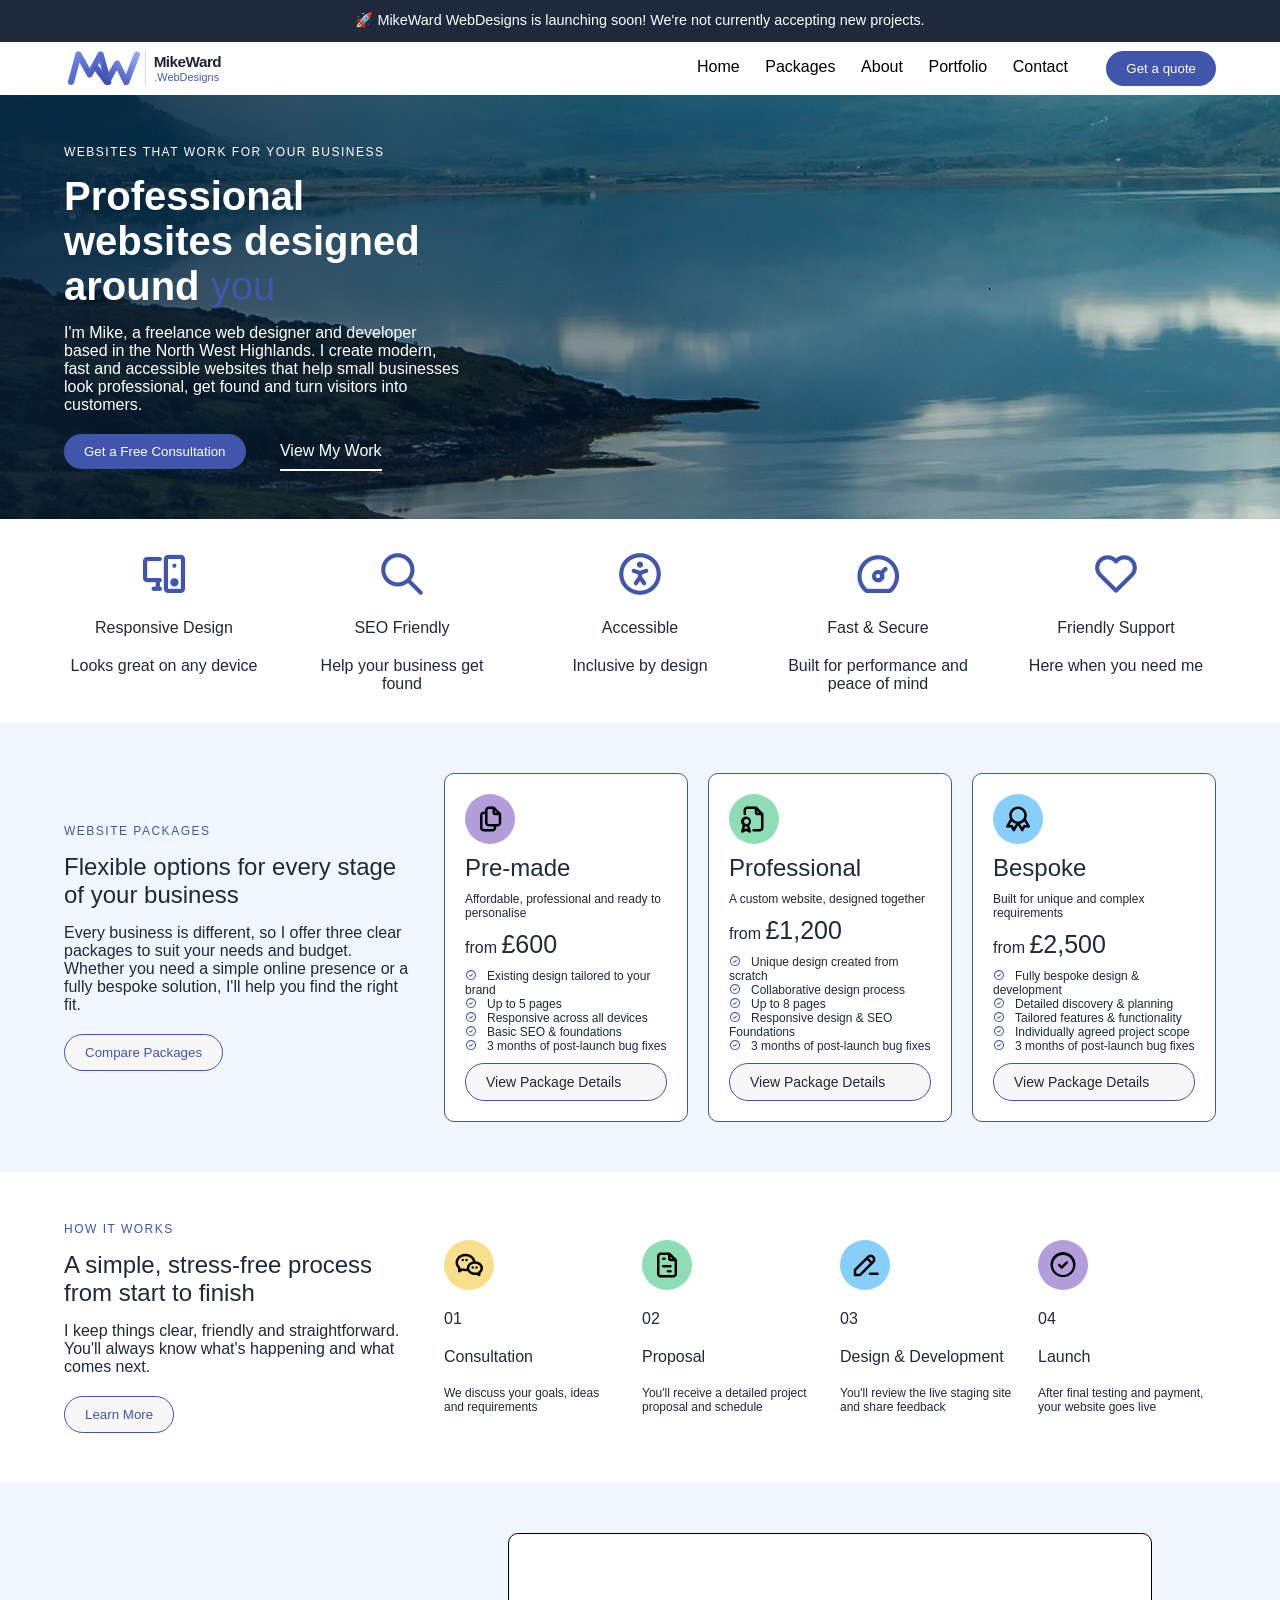
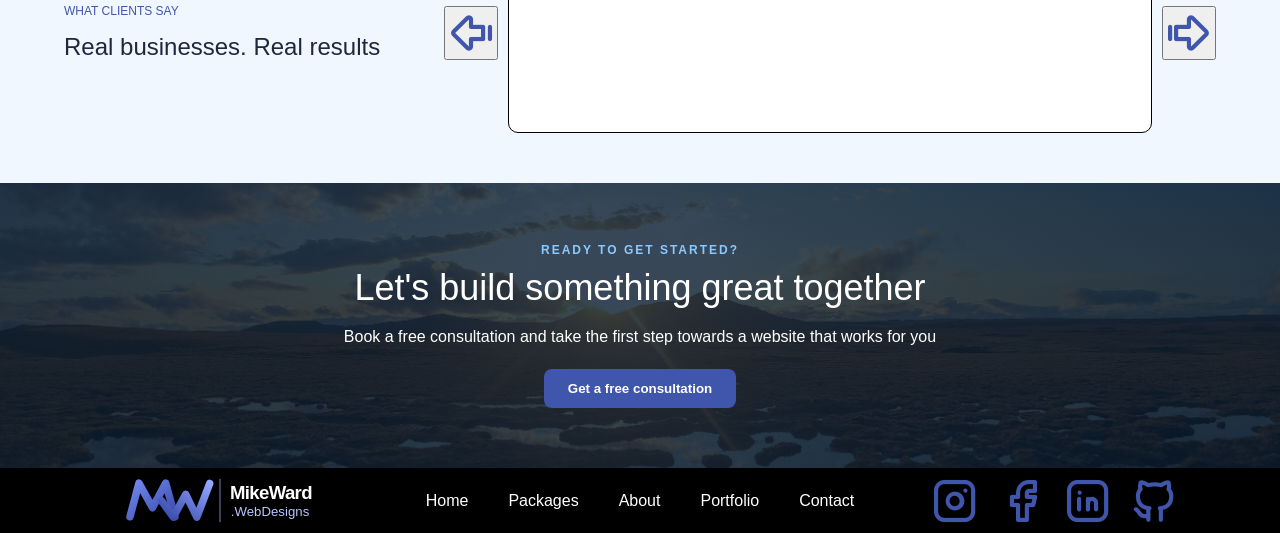
==== index.html @ a47e27e5 "created about page and moved call to action into template css" ====
<!doctype html>
<html lang="en">
  <head>
    <meta charset="UTF-8" />
    <meta name="viewport" content="width=device-width, initial-scale=1.0" />
    <title>MikeWard WebDesigns | Web Design for Small Businesses</title>
    <link rel="canonical" href="https://mikeward-webdesigns.com/" />
    <link rel="stylesheet" href="./css/tabler-icons.min.css" />
    <link rel="stylesheet" href="./css/global.css" />
    <link rel="stylesheet" href="./css/template.css" />
    <link rel="stylesheet" href="./css/home.css" />
    <link
      rel="preload"
      as="image"
      href="resources/martin-bennie.jpg"
      fetchpriority="high"
    />
    <meta
      name="description"
      content="Affordable, professional web design for small businesses in the Scottish Highlands and across the UK. Fast, modern websites tailored to your business."
    />
    <link rel="icon" type="image/svg+xml" href="./resources/favicon.svg" />
    <script src="./script.js" defer></script>
  </head>
  <body>
    <div class="announcement-bar">
      <p>
        🚀 MikeWard WebDesigns is launching soon! We're not currently accepting
        new projects.
      </p>
    </div>
    <nav class="site-nav" aria-label="Main navigation">
      <img
        src="resources/mikeward-logo.svg"
        alt="MikeWard WebDesigns logo"
        class="site-logo"
      />
      <div class="site-nav__menu">
        <ul class="site-nav__links">
          <li>
            <a href="./index.html" class="current" aria-current="page">Home</a>
          </li>
          <li><a href="./index.html#packages">Packages</a></li>
          <li><a href="./about.html">About</a></li>
          <li><a href="./index.html">Portfolio</a></li>
          <li><a href="./index.html">Contact</a></li>
        </ul>
        <button class="quote-button">Get a quote</button>
      </div>
      <button
        class="menu-toggle"
        type="button"
        aria-label="Open navigation menu"
        aria-expanded="false"
      >
        <i class="ti ti-menu-2"></i>
      </button>
    </nav>

    <header class="hero">
      <div class="hero__content">
        <p class="hero__eyebrow">WEBSITES THAT WORK FOR YOUR BUSINESS</p>
        <h1>Professional websites designed around <span>you</span></h1>
        <p class="hero__description">
          I'm Mike, a freelance web designer and developer based in the North
          West Highlands. I create modern, fast and accessible websites that
          help small businesses look professional, get found and turn visitors
          into customers.
        </p>
        <button class="hero__consultation-button">
          Get a Free Consultation
        </button>
        <a class="hero__portfolio-link" href="./porfolio" target="_blank"
          >View My Work</a
        >
      </div>
    </header>

    <main class="benefits">
      <div class="benefit-card">
        <i class="ti ti-devices-2" aria-hidden="true"></i>
        <div class="benefit-card__title"><p>Responsive Design</p></div>
        <div class="benefit-card__description">
          <p>Looks great on any device</p>
        </div>
      </div>
      <div class="benefit-card">
        <i class="ti ti-search" aria-hidden="true"></i>
        <div class="benefit-card__title"><p>SEO Friendly</p></div>
        <div class="benefit-card__description">
          <p>Help your business get found</p>
        </div>
      </div>
      <div class="benefit-card">
        <i class="ti ti-accessible" aria-hidden="true"></i>
        <div class="benefit-card__title"><p>Accessible</p></div>
        <div class="benefit-card__description"><p>Inclusive by design</p></div>
      </div>
      <div class="benefit-card">
        <i class="ti ti-dashboard" aria-hidden="true"></i>
        <div class="benefit-card__title"><p>Fast &amp; Secure</p></div>
        <div class="benefit-card__description">
          <p>Built for performance and peace of mind</p>
        </div>
      </div>
      <div class="benefit-card">
        <i class="ti ti-heart" aria-hidden="true"></i>
        <div class="benefit-card__title"><p>Friendly Support</p></div>
        <div class="benefit-card__description">
          <p>Here when you need me</p>
        </div>
      </div>
    </main>

    <section class="packages-section" id="packages">
      <div class="packages-intro">
        <p class="packages-intro__eyebrow">WEBSITE PACKAGES</p>
        <h2>Flexible options for every stage of your business</h2>
        <p class="packages-intro__description">
          Every business is different, so I offer three clear packages to suit
          your needs and budget. Whether you need a simple online presence or a
          fully bespoke solution, I'll help you find the right fit.
        </p>
        <button class="packages-intro__compare-button">Compare Packages</button>
      </div>
      <div class="packages-cards">
        <div class="package-card">
          <div class="package-card__icon package-card_icon_premade">
            <i class="ti ti-files" aria-hidden="true"></i>
          </div>
          <div class="package-card__heading"><h2>Pre-made</h2></div>
          <div class="package-card__description">
            <p>Affordable, professional and ready to personalise</p>
          </div>
          <div class="package-card__price">
            <p>from <span>£600</span></p>
          </div>
          <div class="package-card__features">
            <ul>
              <li>Existing design tailored to your brand</li>
              <li>Up to 5 pages</li>
              <li>Responsive across all devices</li>
              <li>Basic SEO &amp; foundations</li>
              <li>3 months of post-launch bug fixes</li>
            </ul>
          </div>
          <a
            href="./premade.html"
            class="package-card__button"
            aria-label="View Pre-made package details"
          >
            <span class="button-text-desktop" aria-hidden="true"
              >View Package Details</span
            >
            <span class="button-text-mobile" aria-hidden="true">View</span>
            <span class="button-text-small" aria-hidden="true">&rarr;</span>
          </a>
        </div>
        <div class="package-card">
          <div class="package-card__icon package-card_icon_professional">
            <i class="ti ti-file-certificate" aria-hidden="true"></i>
          </div>
          <div class="package-card__heading"><h2>Professional</h2></div>
          <div class="package-card__description">
            <p>A custom website, designed together</p>
          </div>
          <div class="package-card__price">
            <p>from <span>£1,200</span></p>
          </div>
          <div class="package-card__features">
            <ul>
              <li>Unique design created from scratch</li>
              <li>Collaborative design process</li>
              <li>Up to 8 pages</li>
              <li>Responsive design &amp; SEO Foundations</li>
              <li>3 months of post-launch bug fixes</li>
            </ul>
          </div>
          <a
            href="./professional.html"
            class="package-card__button"
            aria-label="View Pre-made package details"
          >
            <span class="button-text-desktop" aria-hidden="true"
              >View Package Details</span
            >
            <span class="button-text-mobile" aria-hidden="true">View</span>
            <span class="button-text-small" aria-hidden="true">&rarr;</span>
          </a>
        </div>
        <div class="package-card">
          <div class="package-card__icon package-card_icon_bespoke">
            <i class="ti ti-award" aria-hidden="true"></i>
          </div>
          <div class="package-card__heading"><h2>Bespoke</h2></div>
          <div class="package-card__description">
            <p>Built for unique and complex requirements</p>
          </div>
          <div class="package-card__price">
            <p>from <span>£2,500</span></p>
          </div>
          <div class="package-card__features">
            <ul>
              <li>Fully bespoke design &amp; development</li>
              <li>Detailed discovery &amp; planning</li>
              <li>Tailored features &amp; functionality</li>
              <li>Individually agreed project scope</li>
              <li>3 months of post-launch bug fixes</li>
            </ul>
          </div>
          <a
            href="./bespoke.html"
            class="package-card__button"
            aria-label="View Pre-made package details"
          >
            <span class="button-text-desktop" aria-hidden="true"
              >View Package Details</span
            >
            <span class="button-text-mobile" aria-hidden="true">View</span>
            <span class="button-text-small" aria-hidden="true">&rarr;</span>
          </a>
        </div>
      </div>
    </section>

    <section class="process-section">
      <div class="process-intro">
        <p class="process-intro__eyebrow">HOW IT WORKS</p>
        <h2>A simple, stress-free process from start to finish</h2>
        <p class="process-intro__description">
          I keep things clear, friendly and straightforward. You'll always know
          what's happening and what comes next.
        </p>
        <button class="process-intro__learn-button">Learn More</button>
      </div>
      <div class="process-steps">
        <div class="process-step">
          <div class="process-step__icon process-step__icon_consultation">
            <i class="ti ti-brand-wechat" aria-hidden="true"></i>
          </div>
          <div class="process-step__number"><p>01</p></div>
          <div class="process-step__title"><p>Consultation</p></div>
          <div class="process-step__description">
            <p>We discuss your goals, ideas and requirements</p>
          </div>
        </div>
        <div class="process-step">
          <div class="process-step__icon process-step__icon_proposal">
            <i class="ti ti-file-invoice" aria-hidden="true"></i>
          </div>
          <div class="process-step__number"><p>02</p></div>
          <div class="process-step__title"><p>Proposal</p></div>
          <div class="process-step__description">
            <p>You'll receive a detailed project proposal and schedule</p>
          </div>
        </div>
        <div class="process-step">
          <div class="process-step__icon process-step__icon_design">
            <i class="ti ti-pencil-minus" aria-hidden="true"></i>
          </div>
          <div class="process-step__number"><p>03</p></div>
          <div class="process-step__title"><p>Design &amp; Development</p></div>
          <div class="process-step__description">
            <p>You'll review the live staging site and share feedback</p>
          </div>
        </div>
        <div class="process-step">
          <div class="process-step__icon process-step__icon_launch">
            <i class="ti ti-circle-check" aria-hidden="true"></i>
          </div>
          <div class="process-step__number"><p>04</p></div>
          <div class="process-step__title"><p>Launch</p></div>
          <div class="process-step__description">
            <p>After final testing and payment, your website goes live</p>
          </div>
        </div>
      </div>
    </section>

    <section class="testimonials-section">
      <div class="testimonials-intro">
        <p>WHAT CLIENTS SAY</p>
        <h2>Real businesses. Real results</h2>
      </div>
      <div class="testimonial-carousel">
        <button
          class="testimonial-carousel__previous"
          aria-label="Previous testimonial"
        >
          <i class="ti ti-arrow-big-left-line" aria-hidden="true"></i>
        </button>
        <div class="testimonial-carousel__content"></div>
        <button
          class="testimonial-carousel__next"
          aria-label="Next testimonial"
        >
          <i class="ti ti-arrow-big-right-line" aria-hidden="true"></i>
        </button>
      </div>
      <div class="testimonials-photo"></div>
      <div class="testimonial-carosel-control-buttons">
        <button type="button" aria-label="Show testimonial 1"></button>
        <button type="button" aria-label="Show testimonial 2"></button>
        <button type="button" aria-label="Show testimonial 3"></button>
      </div>
    </section>

    <section class="final-cta">
      <p class="final-cta__eyebrow">READY TO GET STARTED?</p>
      <h2>Let's build something great together</h2>
      <p class="final-cta__description">
        Book a free consultation and take the first step towards a website that
        works for you
      </p>
      <button class="final-cta__button">Get a free consultation</button>
    </section>

    <footer class="site-footer">
      <img
        src="resources/mikeward-logo-dark.svg"
        alt="MikeWard WebDesigns logo"
        class="site-footer__logo"
        width="700"
        height="180"
      />

      <ul class="site-footer__links">
        <li><a href="./index.html" class="current">Home</a></li>
        <li><a href="./index.html">Packages</a></li>
        <li><a href="./about.html">About</a></li>
        <li><a href="./index.html">Portfolio</a></li>
        <li><a href="./index.html">Contact</a></li>
      </ul>
      <div class="site-footer__social-links">
        <i class="ti ti-brand-instagram" aria-hidden="true"></i>
        <i class="ti ti-brand-facebook" aria-hidden="true"></i>
        <i class="ti ti-brand-linkedin" aria-hidden="true"></i>
        <i class="ti ti-brand-github" aria-hidden="true"></i>
      </div>
    </footer>
  </body>
</html>
---- css/global.css ----
@font-face {
  font-family: "Roboto";
  src: url("../fonts/roboto/Roboto-VariableFont_wdth,wght.woff2")
    format("woff2");
  font-style: normal;
  font-weight: 100 900;
  font-display: swap;
}

:root {
  --accent-color: #4056ad;
  --circle-blue: #87cefa;
  --circle-purple: #b39ddb;
  --circle-green: #8eddb5;
  --circle-yellow: #f9de8b;
  --bg-section-color: #f0f7ff;
}

* {
  margin: 0;
  padding: 0;
  box-sizing: border-box;
  font-family: "Roboto", sans-serif;
  font-weight: 500;
  color: #1e293b;
}

a {
  text-decoration: none;
}

i {
  color: var(--accent-color);
  font-size: 50px;
}
---- css/template.css ----
/* Shared navigation */
.announcement-bar {
  grid-area: announcement;
  background-color: #1e293b;
  color: white;
  text-align: center;
  padding: 10px 15px;
}

.announcement-bar p {
  margin: 0;
  font-size: 0.9rem;
  line-height: 1.5;
  color: white;
}

.site-nav {
  grid-area: nav;
  display: flex;
  justify-content: space-between;
  align-items: center;
  /*padding: 0px 100px;*/
  padding: 0 clamp(20px, 5vw, 100px);
  position: relative;
}
.site-nav__menu {
  display: flex;
  align-items: center;
  gap: clamp(1rem, 3vw, 3rem);
}

.site-nav__links {
  display: flex;
  gap: clamp(0.75rem, 2vw, 2rem);
  flex-shrink: 1;
  min-width: 0;
}
.site-nav__links li {
  list-style: none;
  border-bottom: 2px solid transparent;
}
.site-nav__links li:hover {
  border-bottom: 2px solid var(--accent-color);
}
.site-nav__links a {
  color: black;
}
.site-logo {
  width: clamp(160px, 18vw, 250px);
  height: auto;
}

.menu-toggle {
  display: none;
}
.quote-button {
  background-color: var(--accent-color);
  border-radius: 20px;
  padding: 10px 20px;
  border: none;
  font-family: "Roboto", sans-serif;
  font-weight: 500;
  color: white;
}

/* Shared footer */
.site-footer {
  grid-area: footer;
  display: flex;
  justify-content: space-between;
  background-color: black;
  color: white;
  align-items: center;
  padding: 0px 100px;
  flex-wrap: nowrap;
}
.site-footer__social-links {
  width: 250px;
  height: 50px;
  display: flex;
  justify-content: space-between;
}
.site-footer__logo {
  width: 250px;
  height: auto;
}
.site-footer__links {
  display: flex;
  align-items: center;
}
.site-footer__links li {
  list-style: none;
  padding: 10px 20px;
}
.site-footer__links li:hover {
  border-bottom: 2px solid var(--accent-color);
}
.site-footer__links a {
  color: white;
}
/* Final call to action */
.final-cta {
  display: flex;
  flex-direction: column;
  align-items: center;
  text-align: center;

  padding: 60px 20px;

  background-image:
    linear-gradient(rgba(8, 27, 48, 0.8), rgba(8, 27, 48, 0.8)),
    url("../resources/k-b-axa5jckDcg4-unsplash.jpg");

  background-position: center;
  background-size: cover;
  background-repeat: no-repeat;
}

.final-cta__eyebrow {
  color: #8acaff;
  font-size: 12px;
  font-weight: 600;
  letter-spacing: 2px;
  margin-bottom: 10px;
}

.final-cta h2 {
  color: white;
  font-size: clamp(26px, 3vw, 36px);
  margin-bottom: 15px;
}

.final-cta h2 span {
  color: #8acaff;
}

.final-cta__description {
  color: white;
  line-height: 1.6;
  margin-bottom: 20px;
}

.final-cta__button {
  display: inline-block;
  background-color: var(--accent-color);
  border: none;
  border-radius: 8px;
  color: white;
  padding: 12px 24px;
  font-weight: 600;
  text-decoration: none;
}
@media (max-width: 1200px) {
  .site-footer {
    flex-direction: column;
    justify-content: center;
  }
  .site-footer__links {
    flex-wrap: wrap;
    justify-content: center;
  }
}

@media (max-width: 1050px) {
  .menu-toggle {
    display: block;
  }
  .site-nav__links {
    display: flex;
    flex-direction: column;
    align-items: center;
  }
  .site-nav__menu {
    position: absolute;
    top: 100%;
    right: 0;
    width: 300px;
    z-index: 10;
    max-width: 100%;
    flex-direction: column;
    background-color: white;
    transform: scaleY(0);
    transform-origin: top;
    transition: transform 0.3s ease;
    visibility: hidden;
  }
  .site-nav__menu.is-open {
    transform: scaleY(1);
    visibility: visible;
  }
}

@media (max-width: 1050px) {
  .site-footer {
    padding: 0 20px;
  }
}

@media (max-width: 600px) {
  .final-cta {
    padding: 20px;
  }

  .final-cta h2,
  .final-cta__description {
    text-align: center;
  }
}
---- css/home.css ----
body {
  display: grid;
  grid-template-columns: minmax(0, 1fr);
  grid-template-areas:
    "announcement"
    "nav"
    "hero"
    "offerings"
    "options"
    "methodology"
    "reviews"
    "prefoot"
    "footer";
}

.hero {
  grid-area: hero;
}
.benefits {
  grid-area: offerings;
}
.packages-section {
  grid-area: options;
}
.process-section {
  grid-area: methodology;
}
.testimonials-section {
  grid-area: reviews;
}
.final-cta {
  grid-area: prefoot;
}

/* Hero */
.hero {
  height: auto;
  display: flex;
  padding: 0 clamp(20px, 5vw, 100px);
  align-items: center;
  background-image:
    linear-gradient(90deg, rgba(8, 27, 48, 0.8), rgba(8, 27, 48, 0.1)),
    url("../resources/martin-bennie.jpg");
  background-repeat: no-repeat;
  background-position: center;
  background-size: auto;
  color: white;
}
.hero__content {
  width: 400px;
  height: auto;
  padding: 50px 0px;
}
.hero__eyebrow {
  letter-spacing: 1.5px;
  font-size: 12px;
  padding-bottom: 15px;
  color: white;
}
.hero__content h1 {
  font-weight: 700;
  font-size: 40px;
  padding-bottom: 15px;
  color: white;
}
.hero__consultation-button {
  background-color: var(--accent-color);
  border-radius: 20px;
  color: white;
  padding: 10px 20px;
  border: none;
}
.hero__portfolio-link {
  color: white;
  padding: 10px 0;
  border-bottom: 2px solid white;
  margin-left: 30px;
}
.hero__content h1 span {
  color: var(--accent-color);
}
.hero__description {
  font-weight: 400;
  padding-bottom: 20px;
  color: white;
}

/* Service benefits */
.benefits {
  min-height: 100px;
  display: flex;
  justify-content: space-between;
  padding: 0 clamp(20px, 5vw, 100px);
}
.benefit-card {
  width: 200px;
  display: flex;
  flex-direction: column;
  align-items: center;
  padding: 30px 0;
  gap: 20px;
}
.benefit-card__description p {
  font-weight: 300;
  text-align: center;
}

/* Packages */
.packages-section {
  min-height: 100px;
  display: flex;
  justify-content: space-between;
  align-items: center;
  padding: 50px clamp(20px, 5vw, 100px);
  background-color: var(--bg-section-color);
  gap: 30px;
}
.packages-intro {
  width: 350px;
}
.packages-intro__eyebrow {
  color: var(--accent-color);
  letter-spacing: 1.5px;
  font-size: 12px;
  padding-bottom: 15px;
}
.packages-intro h2 {
  padding-bottom: 15px;
}
.packages-intro__description {
  font-weight: 400;
  padding-bottom: 20px;
}
.packages-intro__compare-button {
  background-color: #f7f7f7;
  border-radius: 20px;
  color: var(--accent-color);
  padding: 10px 20px;
  border: 1px solid var(--accent-color);
}

.packages-cards {
  display: flex;
  flex: 1;
  justify-content: space-between;
  gap: 20px;
  min-width: 0;
}
.package-card {
  width: 280px;
  height: auto;
  border: 1px solid var(--accent-color);
  display: flex;
  flex-direction: column;
  gap: 10px;
  border-radius: 10px;
  background-color: white;
  padding: 20px;
}
.package-card__icon {
  width: 50px;
  height: 50px;
  border-radius: 50%;
  display: flex;
  justify-content: center;
  align-items: center;
}
.package-card__description p {
  font-weight: 300;
  font-size: 12px;
}
.package-card__price p {
  font-weight: 300;
}
.package-card__price span {
  font-size: 25px;
}
.package-card__features ul li {
  list-style: none;
  font-weight: 300;
  font-size: 12px;
}
.package-card__features ul li::before {
  font-family: "tabler-icons";
  content: "\ea67";
  color: var(--accent-color);
  margin-right: 10px;
}
.package-card__icon i {
  font-size: 30px;
  color: black;
}

.package-card_icon_premade {
  background-color: var(--circle-purple);
}

.package-card_icon_professional {
  background-color: var(--circle-green);
}

.package-card_icon_bespoke {
  background-color: var(--circle-blue);
}

.package-card__button {
  background-color: #f7f7f7;
  border-radius: 20px;
  color: var(--accent-color);
  padding: 10px 20px;
  border: 1px solid var(--accent-color);
  margin-top: auto;
  font-size: 14px;
}

.package-card__button:hover {
  background-color: var(--accent-color);
  color: white;
  border: none;
}

.button-text-mobile,
.button-text-small {
  display: none;
}

/* How it works */
.process-section {
  min-height: 100px;
  display: flex;
  justify-content: space-between;
  align-items: center;
  padding: 50px clamp(20px, 5vw, 100px);
  gap: 30px;
}
.process-intro {
  flex: 0 0 350px;
}
.process-intro__eyebrow {
  color: var(--accent-color);
  letter-spacing: 1.5px;
  font-size: 12px;
  padding-bottom: 15px;
}
.process-intro h2 {
  padding-bottom: 15px;
}
.process-intro__description {
  font-weight: 400;
  padding-bottom: 20px;
}
.process-intro__learn-button {
  background-color: #f7f7f7;
  border-radius: 20px;
  color: var(--accent-color);
  padding: 10px 20px;
  border: 1px solid var(--accent-color);
}
.process-steps {
  display: flex;
  flex: 1;
  justify-content: space-between;
  gap: 20px;
  min-width: 0;
}
.process-step {
  width: 200px;
  height: auto;
  display: flex;
  flex-direction: column;
  gap: 20px;
}

.process-step__icon {
  width: 50px;
  height: 50px;
  border-radius: 50%;
  display: flex;
  justify-content: center;
  align-items: center;
}

.process-step__icon_consultation {
  background-color: var(--circle-yellow);
}
.process-step__icon_proposal {
  background-color: var(--circle-green);
}
.process-step__icon_design {
  background-color: var(--circle-blue);
}
.process-step__icon_launch {
  background-color: var(--circle-purple);
}

.process-step__icon i {
  font-size: 30px;
  color: black;
}
.process-step__number {
  color: var(--accent-color);
}
.process-step__description p {
  font-weight: 300;
  font-size: 12px;
}

/* Testimonials */
.testimonials-section {
  display: flex;
  align-items: center;
  padding: 50px clamp(20px, 5vw, 100px);
  background-color: var(--bg-section-color);
  gap: 30px;
}

.testimonials-intro {
  flex: 0 0 350px;
}

.testimonials-intro p {
  color: var(--accent-color);
  padding-bottom: 15px;
  font-size: 12px;
}

.testimonial-carousel {
  display: flex;
  justify-content: center;
  align-items: center;
  flex: 1 1 600px;
  min-width: 400px;
  gap: 10px;
}

.testimonial-carousel__content {
  display: flex;
  flex: 1 1 0;
  min-width: 400px;
  height: 200px;
  background-color: white;
  border-radius: 10px;
  border: 1px solid black;
  overflow: hidden;
}

.testimonial-carosel-control-buttons {
  display: none;
  text-align: center;
}

.testimonial-carosel-control-buttons button {
  width: 24px;
  height: 24px;
  border-radius: 50%;
  padding: 0;
  border: 7px solid transparent;
  background-color: #64748b;
  background-clip: padding-box;
  cursor: pointer;
}

.testimonials-photo {
  background-image: url("../resources/daniel-romero-Z4_kN9ybLf4-unsplash.jpg");
  background-size: cover;
  background-repeat: no-repeat;
  background-position: center;
  flex: 0 1 250px;
  min-width: 150px;
  height: 200px;
}

/* Responsive */
@media (max-width: 1300px) {
  .testimonials-photo {
    display: none;
  }
}

@media (max-width: 1050px) {
  .testimonials-section {
    flex-direction: column;
    align-items: stretch;
  }

  .testimonials-intro {
    flex: none;
    width: 100%;
  }

  .testimonial-carousel {
    width: 100%;
    flex: none;
    min-width: 0;
    max-width: 100%;
    gap: 0px;
  }

  .testimonial-carousel__content {
    min-width: 0;
  }

  .testimonial-carousel button {
    display: none;
  }

  .testimonial-carosel-control-buttons {
    display: block;
  }
  .process-section {
    flex-direction: column;
    align-items: stretch;
    gap: 30px;
  }

  .process-step {
    text-align: center;
    align-items: center;
  }

  .process-intro {
    flex: none;
    width: 100%;
  }

  .process-intro__description {
    display: none;
  }

  .process-intro__learn-button {
    display: none;
  }

  .process-step__description {
    display: none;
  }

  .packages-section {
    flex-direction: column;
    align-items: stretch;
  }

  .packages-intro {
    width: 100%;
  }

  .packages-intro__description {
    display: none;
  }

  .packages-intro__compare-button {
    display: none;
  }

  .benefits {
    justify-content: space-evenly;
    flex-wrap: wrap;
    gap: 20px;
  }

  .benefit-card {
    width: 100px;
    text-align: center;
    height: auto;
    padding: 10px 0px;
  }

  .benefit-card__description p {
    display: none;
  }
}

@media (max-width: 900px) {
  .packages-cards {
    flex-direction: column;
    align-items: center;
    justify-content: center;
  }

  .package-card {
    width: 100%;
    height: auto;
    display: grid;
    grid-template-columns: auto 1fr auto;
    grid-template-rows: auto auto;
    align-items: center;
  }

  .package-card__icon {
    display: flex;
    grid-column: 1;
    grid-row: 1 / 3;
  }

  .package-card__description,
  .package-card__features {
    display: none;
  }
  .package-card__heading,
  .package-card__price {
    grid-column: 2;
  }

  .package-card__button {
    grid-column: 3;
    grid-row: 1 / 3;
    margin-top: 0;
  }
}

@media (max-width: 600px) {
  .process-steps {
    flex-direction: column;
  }

  .process-step {
    width: 100%;
    height: auto;
    flex-direction: row;
    align-items: center;
    text-align: left;
  }

  .process-step__icon {
    flex-shrink: 0;
    position: relative;
  }

  .process-step:not(:last-child) .process-step__icon::after {
    content: "";
    position: absolute;
    width: 2px;
    height: 40px;
    background-color: var(--accent-color);
    top: 100%;
    left: 50%;
    transform: translateX(-50%);
  }

  .hero__content {
    margin: 0 auto;
  }

  .hero__portfolio-link {
    display: none;
  }

  .button-text-desktop {
    display: none;
  }

  .button-text-mobile {
    display: inline;
  }
}

@media (max-width: 480px) {
  .package-card__button {
    width: 100%;
    max-width: 100%;
    min-width: 0;
    box-sizing: border-box;
    padding: 0.75rem 0.5rem;
    text-align: center;
  }
}

@media (max-width: 349px) {
  .button-text-mobile {
    display: none;
  }

  .button-text-small {
    display: inline;
  }
}
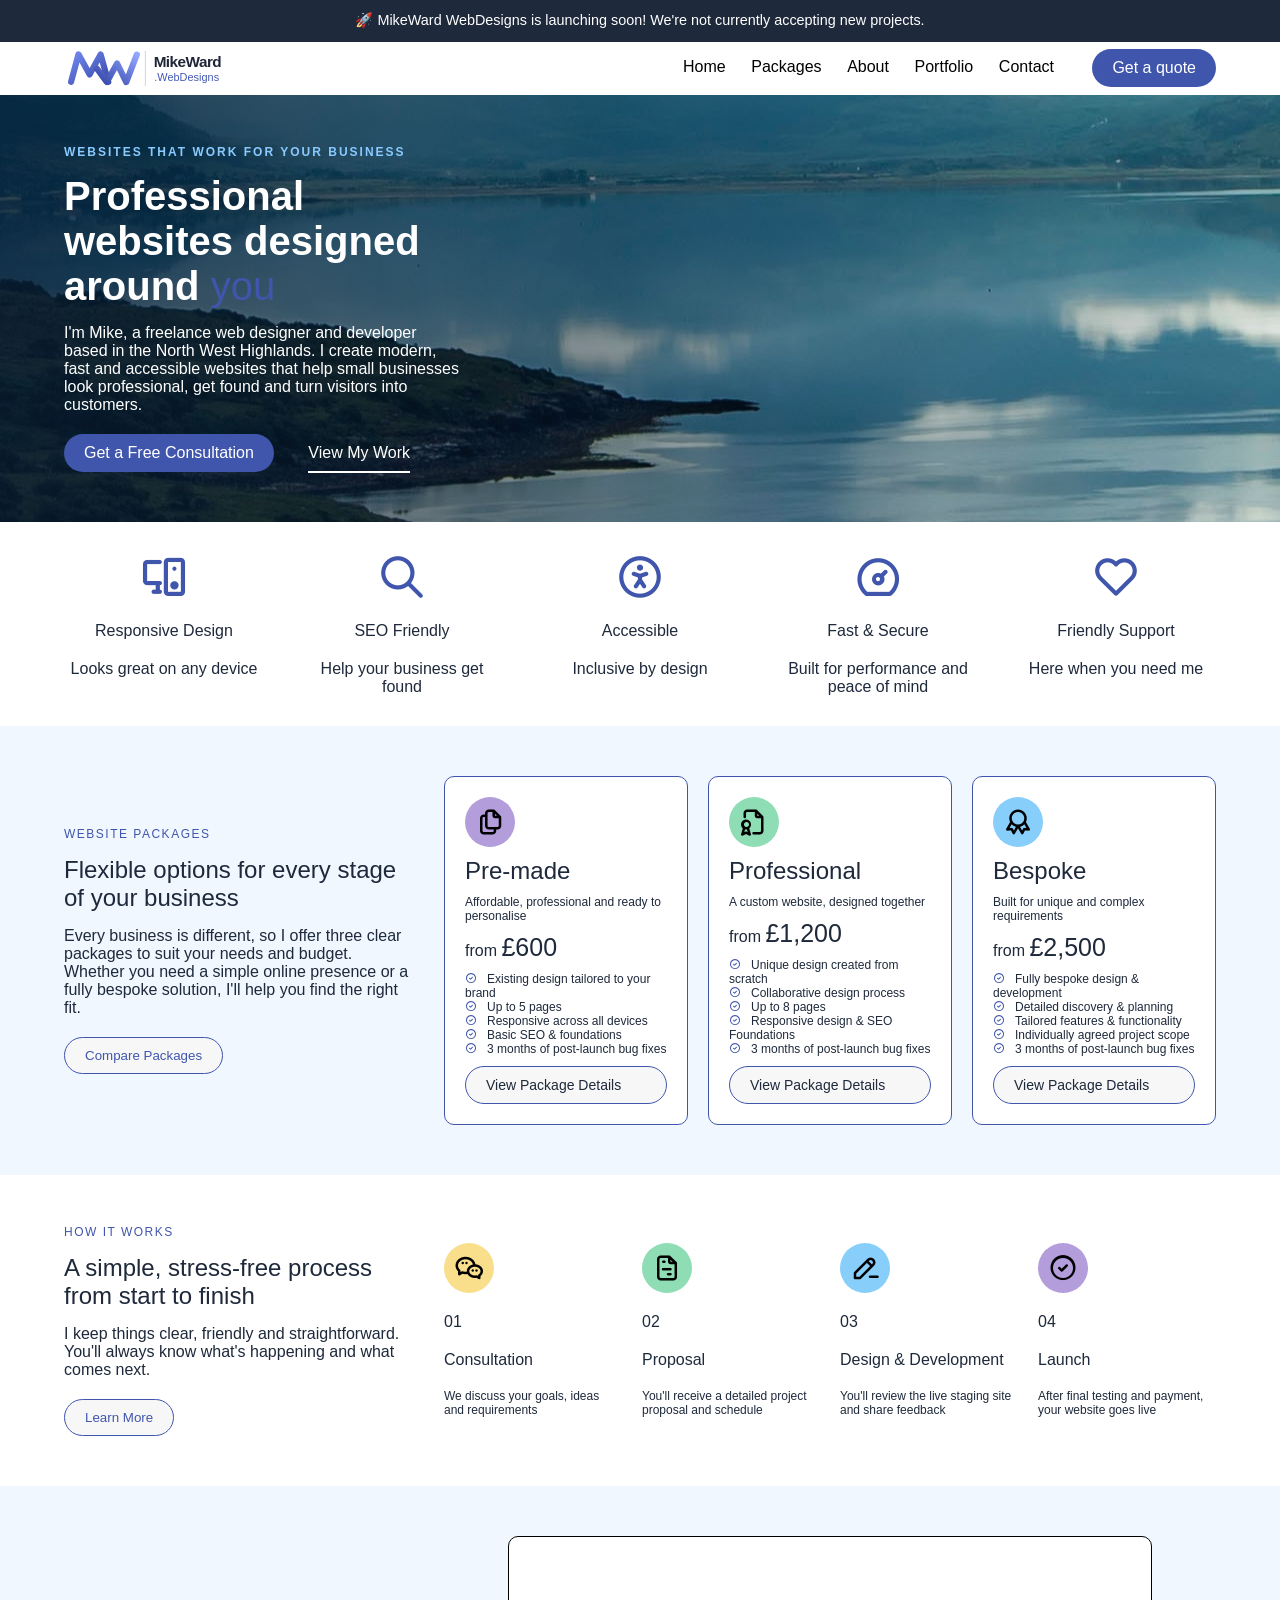
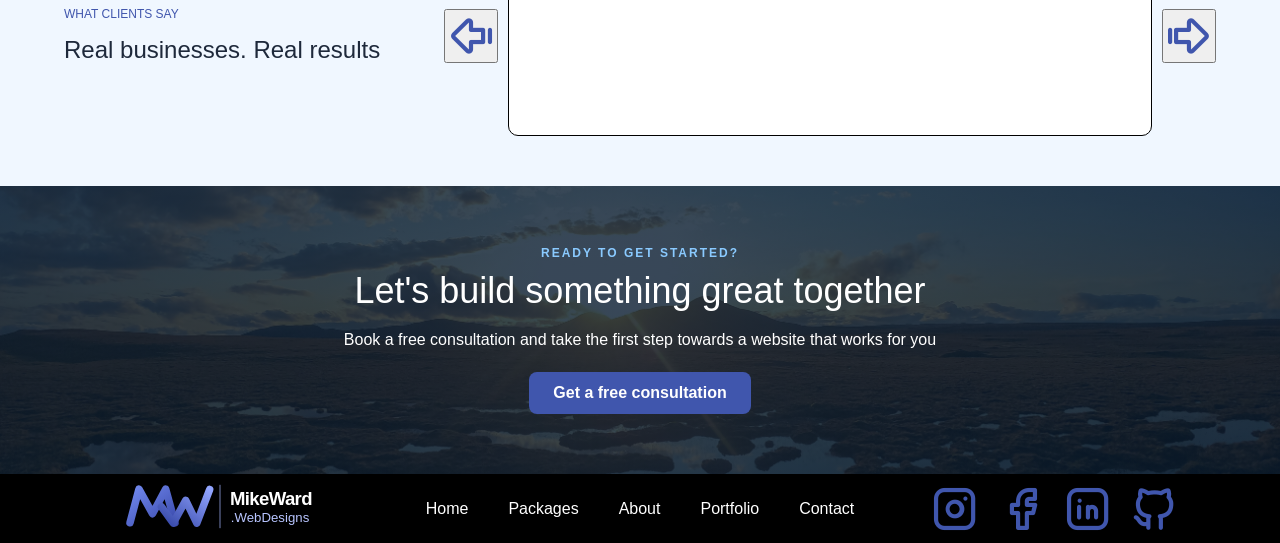
==== commit 23ae85c0: "added portfolio page and additional styling" ====
--- a/index.html
+++ b/index.html
@@ -42,10 +42,10 @@
           </li>
           <li><a href="./index.html#packages">Packages</a></li>
           <li><a href="./about.html">About</a></li>
-          <li><a href="./index.html">Portfolio</a></li>
-          <li><a href="./index.html">Contact</a></li>
+          <li><a href="./portfolio.html">Portfolio</a></li>
+          <li><a href="./contact.html">Contact</a></li>
         </ul>
-        <button class="quote-button">Get a quote</button>
+        <a href="./contact.html" class="quote-button"> Get a quote </a>
       </div>
       <button
         class="menu-toggle"
@@ -67,9 +67,9 @@
           help small businesses look professional, get found and turn visitors
           into customers.
         </p>
-        <button class="hero__consultation-button">
+        <a href="./contact.html" class="hero__consultation-button">
           Get a Free Consultation
-        </button>
+        </a>
         <a class="hero__portfolio-link" href="./porfolio" target="_blank"
           >View My Work</a
         >
@@ -312,30 +312,47 @@
         Book a free consultation and take the first step towards a website that
         works for you
       </p>
-      <button class="final-cta__button">Get a free consultation</button>
+      <a href="./contact.html" class="final-cta__button">
+        Get a free consultation
+      </a>
     </section>
 
     <footer class="site-footer">
-      <img
-        src="resources/mikeward-logo-dark.svg"
-        alt="MikeWard WebDesigns logo"
-        class="site-footer__logo"
-        width="700"
-        height="180"
-      />
-
-      <ul class="site-footer__links">
-        <li><a href="./index.html" class="current">Home</a></li>
-        <li><a href="./index.html">Packages</a></li>
-        <li><a href="./about.html">About</a></li>
-        <li><a href="./index.html">Portfolio</a></li>
-        <li><a href="./index.html">Contact</a></li>
-      </ul>
+      <a href="./index.html" aria-label="MikeWard WebDesigns homepage">
+        <img
+          src="resources/mikeward-logo-dark.svg"
+          alt="MikeWard WebDesigns logo"
+          class="site-footer__logo"
+          width="700"
+          height="180"
+        />
+      </a>
+      <nav aria-label="Footer navigation">
+        <ul class="site-footer__links">
+          <li>
+            <a href="./index.html" class="current" aria-current="page">Home</a>
+          </li>
+          <li><a href="./index.html#packages">Packages</a></li>
+          <li>
+            <a href="./about.html">About</a>
+          </li>
+          <li><a href="./portfolio.html">Portfolio</a></li>
+          <li><a href="./contact.html">Contact</a></li>
+        </ul>
+      </nav>
       <div class="site-footer__social-links">
-        <i class="ti ti-brand-instagram" aria-hidden="true"></i>
-        <i class="ti ti-brand-facebook" aria-hidden="true"></i>
-        <i class="ti ti-brand-linkedin" aria-hidden="true"></i>
-        <i class="ti ti-brand-github" aria-hidden="true"></i>
+        <a href="YOUR_INSTAGRAM_URL" aria-label="Instagram">
+          <i class="ti ti-brand-instagram" aria-hidden="true"></i>
+        </a>
+        <a href="YOUR_FACEBOOK_URL" aria-label="Facebook">
+          <i class="ti ti-brand-facebook" aria-hidden="true"></i>
+        </a>
+        <a href="YOUR_LINKEDIN_URL" aria-label="LinkedIn">
+          <i class="ti ti-brand-linkedin" aria-hidden="true"></i>
+        </a>
+        <a href="YOUR_GITHUB_URL" aria-label="Github">
+          <i class="ti ti-brand-github" aria-hidden="true"></i>
+        </a>
       </div>
     </footer>
   </body>
--- a/css/home.css
+++ b/css/home.css
@@ -52,10 +52,11 @@
   padding: 50px 0px;
 }
 .hero__eyebrow {
-  letter-spacing: 1.5px;
-  font-size: 12px;
-  padding-bottom: 15px;
-  color: white;
+  color: #8acaff;
+  font-size: 12px;
+  font-weight: 600;
+  letter-spacing: 2px;
+  margin-bottom: 15px;
 }
 .hero__content h1 {
   font-weight: 700;
@@ -69,6 +70,8 @@
   color: white;
   padding: 10px 20px;
   border: none;
+  display: inline-block;
+  text-decoration: none;
 }
 .hero__portfolio-link {
   color: white;
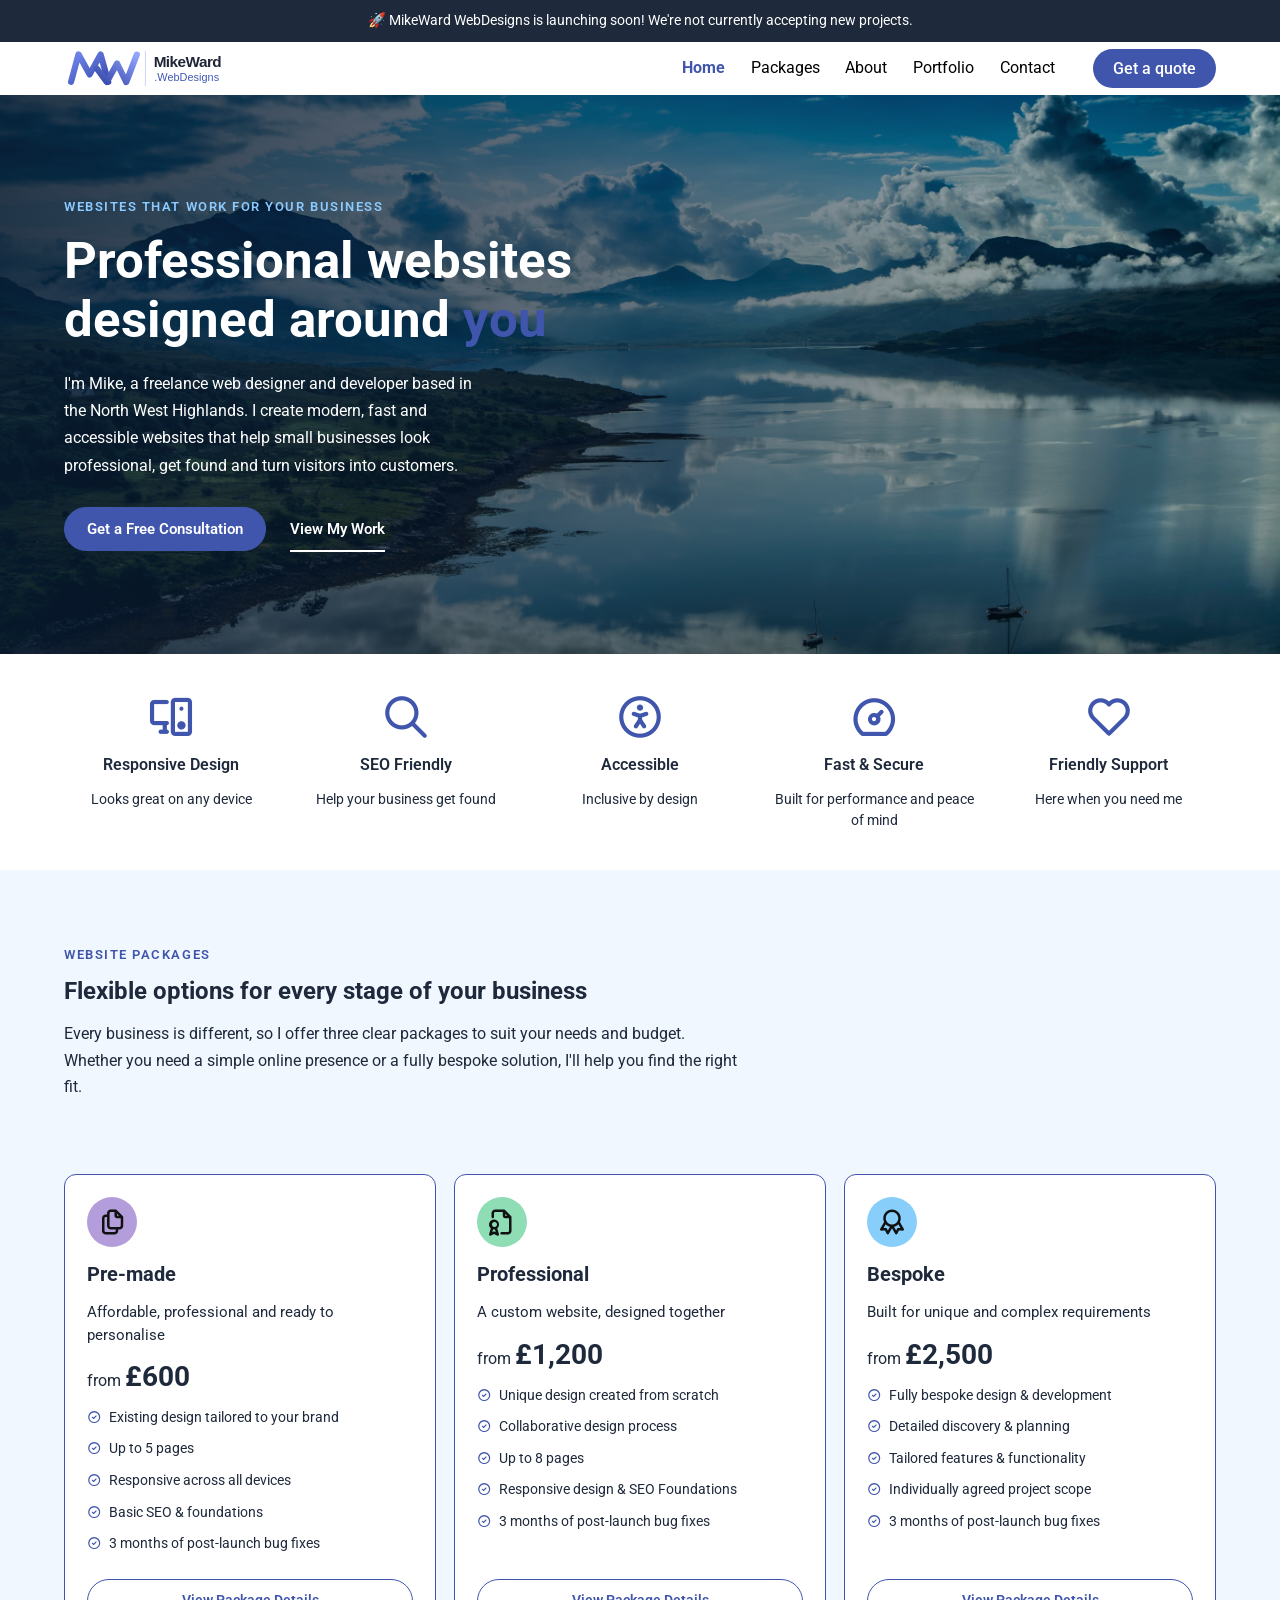
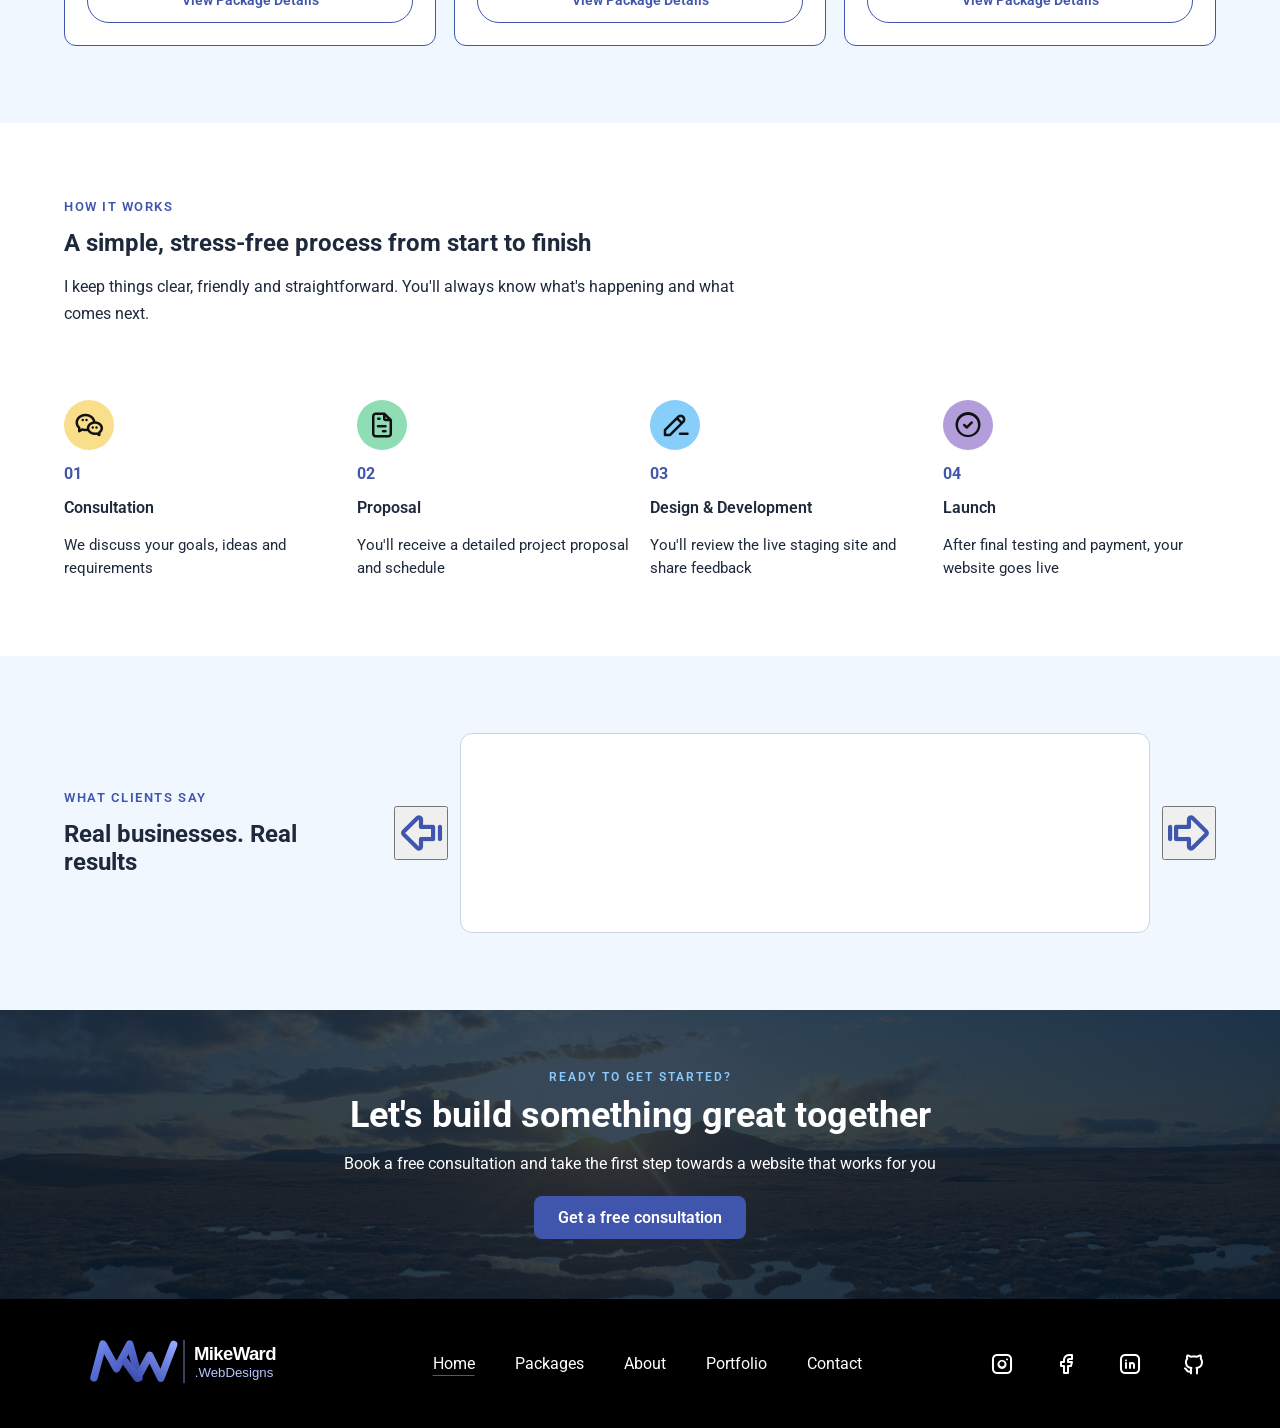
==== commit 7985f872: "refined styling" ====
--- a/index.html
+++ b/index.html
@@ -70,9 +70,7 @@
         <a href="./contact.html" class="hero__consultation-button">
           Get a Free Consultation
         </a>
-        <a class="hero__portfolio-link" href="./porfolio" target="_blank"
-          >View My Work</a
-        >
+        <a class="hero__portfolio-link" href="./portfolio.html">View My Work</a>
       </div>
     </header>
 
@@ -121,7 +119,6 @@
           your needs and budget. Whether you need a simple online presence or a
           fully bespoke solution, I'll help you find the right fit.
         </p>
-        <button class="packages-intro__compare-button">Compare Packages</button>
       </div>
       <div class="packages-cards">
         <div class="package-card">
@@ -179,7 +176,7 @@
           <a
             href="./professional.html"
             class="package-card__button"
-            aria-label="View Pre-made package details"
+            aria-label="View Professional package details"
           >
             <span class="button-text-desktop" aria-hidden="true"
               >View Package Details</span
@@ -211,7 +208,7 @@
           <a
             href="./bespoke.html"
             class="package-card__button"
-            aria-label="View Pre-made package details"
+            aria-label="View Bespoke package details"
           >
             <span class="button-text-desktop" aria-hidden="true"
               >View Package Details</span
@@ -231,7 +228,6 @@
           I keep things clear, friendly and straightforward. You'll always know
           what's happening and what comes next.
         </p>
-        <button class="process-intro__learn-button">Learn More</button>
       </div>
       <div class="process-steps">
         <div class="process-step">
--- a/css/global.css
+++ b/css/global.css
@@ -1,6 +1,6 @@
 @font-face {
   font-family: "Roboto";
-  src: url("../fonts/roboto/Roboto-VariableFont_wdth,wght.woff2")
+  src: url("../fonts/Roboto/Roboto-VariableFont_wdth,wght.woff2")
     format("woff2");
   font-style: normal;
   font-weight: 100 900;
@@ -14,15 +14,30 @@
   --circle-green: #8eddb5;
   --circle-yellow: #f9de8b;
   --bg-section-color: #f0f7ff;
+  --primary-color: #1e293b;
+  --text-color: #1e293b;
 }
 
-* {
+*,
+*::before,
+*::after {
   margin: 0;
   padding: 0;
   box-sizing: border-box;
+}
+
+body {
   font-family: "Roboto", sans-serif;
-  font-weight: 500;
+  font-weight: 400;
   color: #1e293b;
+}
+
+button,
+input,
+select,
+textarea {
+  font: inherit;
+  color: inherit;
 }
 
 a {
--- a/css/template.css
+++ b/css/template.css
@@ -49,10 +49,27 @@
   width: clamp(160px, 18vw, 250px);
   height: auto;
 }
-
 .menu-toggle {
   display: none;
-}
+  align-items: center;
+  justify-content: center;
+  width: 44px;
+  height: 44px;
+  border: none;
+  background: transparent;
+  cursor: pointer;
+}
+
+.menu-toggle i {
+  font-size: 28px;
+  color: var(--accent-color);
+}
+
+.menu-toggle:focus-visible {
+  outline: 2px solid var(--accent-color);
+  outline-offset: 3px;
+}
+
 .quote-button {
   background-color: var(--accent-color);
   border-radius: 20px;
@@ -71,14 +88,29 @@
   background-color: black;
   color: white;
   align-items: center;
-  padding: 0px 100px;
+  gap: 25px;
+  padding: 30px clamp(20px, 5vw, 100px);
   flex-wrap: nowrap;
 }
 .site-footer__social-links {
-  width: 250px;
-  height: 50px;
-  display: flex;
-  justify-content: space-between;
+  display: flex;
+  align-items: center;
+  justify-content: center;
+  gap: 20px;
+  width: auto;
+  height: auto;
+}
+.site-footer__social-links a {
+  display: inline-flex;
+  align-items: center;
+  justify-content: center;
+  width: 44px;
+  height: 44px;
+}
+
+.site-footer__social-links i {
+  font-size: 24px;
+  color: white;
 }
 .site-footer__logo {
   width: 250px;
@@ -97,6 +129,16 @@
 }
 .site-footer__links a {
   color: white;
+}
+.site-nav__links a.current {
+  color: var(--accent-color);
+  font-weight: 700;
+}
+
+.site-footer__links a.current {
+  text-decoration: underline;
+  text-decoration-color: var(--accent-color);
+  text-underline-offset: 6px;
 }
 /* Final call to action */
 .final-cta {
@@ -150,6 +192,14 @@
   font-weight: 600;
   text-decoration: none;
 }
+.final-cta__button:focus-visible,
+.quote-button:focus-visible {
+  outline: 3px solid #8acaff;
+  outline-offset: 4px;
+}
+.quote-button:hover {
+  filter: brightness(1.1);
+}
 @media (max-width: 1200px) {
   .site-footer {
     flex-direction: column;
@@ -163,7 +213,7 @@
 
 @media (max-width: 1050px) {
   .menu-toggle {
-    display: block;
+    display: flex;
   }
   .site-nav__links {
     display: flex;
@@ -183,14 +233,17 @@
     transform-origin: top;
     transition: transform 0.3s ease;
     visibility: hidden;
+    padding: 20px;
+    gap: 20px;
+    border: 1px solid #e5e5e5;
+    border-radius: 0 0 10px 10px;
+    box-shadow: 0 8px 20px rgba(0, 0, 0, 0.08);
   }
   .site-nav__menu.is-open {
     transform: scaleY(1);
     visibility: visible;
   }
-}
-
-@media (max-width: 1050px) {
+
   .site-footer {
     padding: 0 20px;
   }
--- a/css/home.css
+++ b/css/home.css
@@ -1,3 +1,5 @@
+/* MikeWard WebDesigns — Homepage styles */
+
 body {
   display: grid;
   grid-template-columns: minmax(0, 1fr);
@@ -34,192 +36,311 @@
 
 /* Hero */
 .hero {
-  height: auto;
-  display: flex;
+  display: flex;
+  align-items: center;
+  min-height: 480px;
   padding: 0 clamp(20px, 5vw, 100px);
-  align-items: center;
   background-image:
-    linear-gradient(90deg, rgba(8, 27, 48, 0.8), rgba(8, 27, 48, 0.1)),
+    linear-gradient(
+      90deg,
+      rgba(8, 27, 48, 0.88) 0%,
+      rgba(8, 27, 48, 0.58) 55%,
+      rgba(8, 27, 48, 0.18) 100%
+    ),
     url("../resources/martin-bennie.jpg");
+  background-position: center;
   background-repeat: no-repeat;
-  background-position: center;
-  background-size: auto;
-  color: white;
-}
+  background-size: cover;
+  color: #fff;
+}
+
 .hero__content {
-  width: 400px;
-  height: auto;
-  padding: 50px 0px;
-}
+  width: 100%;
+  max-width: 560px;
+  padding: clamp(60px, 8vw, 120px) 0;
+}
+
 .hero__eyebrow {
+  margin-bottom: 16px;
   color: #8acaff;
-  font-size: 12px;
-  font-weight: 600;
-  letter-spacing: 2px;
-  margin-bottom: 15px;
-}
+  font-size: 0.8rem;
+  font-weight: 600;
+  letter-spacing: 0.12em;
+  line-height: 1.5;
+}
+
 .hero__content h1 {
+  margin-bottom: 20px;
+  padding: 0;
+  color: #fff;
+  font-size: clamp(2rem, 4vw, 3.5rem);
   font-weight: 700;
-  font-size: 40px;
-  padding-bottom: 15px;
-  color: white;
-}
-.hero__consultation-button {
-  background-color: var(--accent-color);
-  border-radius: 20px;
-  color: white;
-  padding: 10px 20px;
-  border: none;
-  display: inline-block;
-  text-decoration: none;
-}
-.hero__portfolio-link {
-  color: white;
-  padding: 10px 0;
-  border-bottom: 2px solid white;
-  margin-left: 30px;
-}
+  line-height: 1.15;
+}
+
 .hero__content h1 span {
   color: var(--accent-color);
 }
+
 .hero__description {
+  max-width: 48ch;
+  margin-bottom: 28px;
+  padding: 0;
+  color: #fff;
+  font-size: 1rem;
   font-weight: 400;
-  padding-bottom: 20px;
-  color: white;
-}
-
-/* Service benefits */
+  line-height: 1.7;
+}
+
+.hero__consultation-button,
+.hero__portfolio-link {
+  display: inline-flex;
+  align-items: center;
+  justify-content: center;
+  min-height: 44px;
+  font-size: 0.95rem;
+  font-weight: 600;
+  text-decoration: none;
+  transition:
+    background-color 180ms ease,
+    color 180ms ease,
+    border-color 180ms ease;
+}
+
+.hero__consultation-button {
+  padding: 10px 22px;
+  border: 1px solid var(--accent-color);
+  border-radius: 24px;
+  background: var(--accent-color);
+  color: #fff;
+}
+
+.hero__consultation-button:hover {
+  filter: brightness(1.1);
+}
+
+.hero__portfolio-link {
+  margin-left: 20px;
+  padding: 10px 0;
+  border-bottom: 2px solid #fff;
+  color: #fff;
+}
+
+.hero__portfolio-link:hover {
+  color: #8acaff;
+  border-color: #8acaff;
+}
+
+.hero__consultation-button:focus-visible,
+.hero__portfolio-link:focus-visible,
+.packages-intro__compare-button:focus-visible,
+.package-card__button:focus-visible,
+.process-intro__learn-button:focus-visible,
+.testimonial-carousel button:focus-visible,
+.testimonial-carosel-control-buttons button:focus-visible {
+  outline: 3px solid #8acaff;
+  outline-offset: 4px;
+}
+
+/* Benefits */
 .benefits {
-  min-height: 100px;
-  display: flex;
-  justify-content: space-between;
-  padding: 0 clamp(20px, 5vw, 100px);
-}
+  display: grid;
+  grid-template-columns: repeat(5, minmax(0, 1fr));
+  gap: 20px;
+  padding: 26px clamp(20px, 5vw, 100px);
+}
+
 .benefit-card {
-  width: 200px;
-  display: flex;
+  display: flex;
+  min-width: 0;
   flex-direction: column;
   align-items: center;
-  padding: 30px 0;
-  gap: 20px;
+  justify-content: flex-start;
+  gap: 12px;
+  padding: 12px 4px;
+  text-align: center;
+}
+
+.benefit-card__title p {
+  font-weight: 600;
+  line-height: 1.4;
 }
 .benefit-card__description p {
-  font-weight: 300;
-  text-align: center;
+  font-weight: 400;
+  font-size: 0.9rem;
+  line-height: 1.5;
 }
 
 /* Packages */
 .packages-section {
-  min-height: 100px;
-  display: flex;
-  justify-content: space-between;
-  align-items: center;
-  padding: 50px clamp(20px, 5vw, 100px);
+  display: flex;
+  align-items: center;
+  gap: clamp(28px, 4vw, 56px);
+  padding: clamp(48px, 6vw, 80px) clamp(20px, 5vw, 100px);
   background-color: var(--bg-section-color);
-  gap: 30px;
-}
+}
+
 .packages-intro {
-  width: 350px;
-}
-.packages-intro__eyebrow {
+  flex: 0 0 300px;
+  min-width: 0;
+}
+.packages-intro__eyebrow,
+.process-intro__eyebrow {
+  margin-bottom: 15px;
+  padding: 0;
   color: var(--accent-color);
-  letter-spacing: 1.5px;
-  font-size: 12px;
-  padding-bottom: 15px;
-}
-.packages-intro h2 {
-  padding-bottom: 15px;
-}
-.packages-intro__description {
+  font-size: 0.8rem;
+  font-weight: 600;
+  letter-spacing: 0.12em;
+}
+
+.packages-intro h2,
+.process-intro h2 {
+  margin-bottom: 16px;
+  padding: 0;
+  line-height: 1.2;
+}
+
+.packages-intro__description,
+.process-intro__description {
+  margin-bottom: 22px;
+  padding: 0;
   font-weight: 400;
-  padding-bottom: 20px;
-}
-.packages-intro__compare-button {
-  background-color: #f7f7f7;
-  border-radius: 20px;
-  color: var(--accent-color);
+  line-height: 1.65;
+}
+
+.packages-intro__compare-button,
+.process-intro__learn-button {
+  min-height: 44px;
   padding: 10px 20px;
   border: 1px solid var(--accent-color);
+  border-radius: 24px;
+  background-color: #fff;
+  color: var(--accent-color);
+  font: inherit;
+  font-weight: 600;
+  cursor: pointer;
+  transition:
+    background-color 180ms ease,
+    color 180ms ease;
+}
+
+.packages-intro__compare-button:hover,
+.process-intro__learn-button:hover {
+  background-color: var(--accent-color);
+  color: #fff;
 }
 
 .packages-cards {
-  display: flex;
-  flex: 1;
-  justify-content: space-between;
-  gap: 20px;
-  min-width: 0;
-}
+  display: grid;
+  flex: 1 1 0;
+  grid-template-columns: repeat(3, minmax(0, 1fr));
+  gap: 18px;
+  min-width: 0;
+}
+
 .package-card {
-  width: 280px;
-  height: auto;
+  display: flex;
+  min-width: 0;
+  flex-direction: column;
+  gap: 14px;
+  padding: 22px;
   border: 1px solid var(--accent-color);
-  display: flex;
-  flex-direction: column;
-  gap: 10px;
-  border-radius: 10px;
-  background-color: white;
-  padding: 20px;
-}
-.package-card__icon {
+  border-radius: 12px;
+  background-color: #fff;
+}
+
+.package-card__icon,
+.process-step__icon {
+  display: flex;
   width: 50px;
   height: 50px;
+  flex: 0 0 50px;
+  align-items: center;
+  justify-content: center;
   border-radius: 50%;
-  display: flex;
-  justify-content: center;
-  align-items: center;
-}
-.package-card__description p {
-  font-weight: 300;
-  font-size: 12px;
-}
-.package-card__price p {
-  font-weight: 300;
-}
-.package-card__price span {
-  font-size: 25px;
-}
-.package-card__features ul li {
-  list-style: none;
-  font-weight: 300;
-  font-size: 12px;
-}
-.package-card__features ul li::before {
-  font-family: "tabler-icons";
-  content: "\ea67";
-  color: var(--accent-color);
-  margin-right: 10px;
-}
-.package-card__icon i {
+}
+
+.package-card__icon i,
+.process-step__icon i {
+  color: #111;
   font-size: 30px;
-  color: black;
 }
 
 .package-card_icon_premade {
   background-color: var(--circle-purple);
 }
-
 .package-card_icon_professional {
   background-color: var(--circle-green);
 }
-
 .package-card_icon_bespoke {
   background-color: var(--circle-blue);
 }
 
+.package-card__heading h2 {
+  font-size: clamp(1.2rem, 1.6vw, 1.5rem);
+  line-height: 1.3;
+}
+.package-card__description p {
+  font-size: 0.925rem;
+  font-weight: 400;
+  line-height: 1.5;
+}
+.package-card__price p {
+  font-weight: 400;
+}
+.package-card__price span {
+  font-size: 1.75rem;
+  font-weight: 700;
+}
+
+.package-card__features ul {
+  margin: 0;
+  padding: 0;
+}
+.package-card__features ul li {
+  position: relative;
+  margin-bottom: 10px;
+  padding-left: 22px;
+  list-style: none;
+  font-size: 0.9rem;
+  font-weight: 400;
+  line-height: 1.5;
+}
+
+.package-card__features ul li::before {
+  position: absolute;
+  top: 0;
+  left: 0;
+  color: var(--accent-color);
+  content: "\ea67";
+  font-family: "tabler-icons";
+}
+
 .package-card__button {
-  background-color: #f7f7f7;
-  border-radius: 20px;
+  display: inline-flex;
+  min-height: 44px;
+  align-items: center;
+  justify-content: center;
+  margin-top: auto;
+  padding: 10px 16px;
+  border: 1px solid var(--accent-color);
+  border-radius: 24px;
+  background-color: #fff;
   color: var(--accent-color);
-  padding: 10px 20px;
-  border: 1px solid var(--accent-color);
-  margin-top: auto;
-  font-size: 14px;
+  font-size: 0.9rem;
+  font-weight: 600;
+  text-align: center;
+  text-decoration: none;
+  transition:
+    background-color 180ms ease,
+    color 180ms ease;
 }
 
 .package-card__button:hover {
+  border-color: var(--accent-color);
   background-color: var(--accent-color);
-  color: white;
-  border: none;
+  color: #fff;
 }
 
 .button-text-mobile,
@@ -229,58 +350,31 @@
 
 /* How it works */
 .process-section {
-  min-height: 100px;
-  display: flex;
-  justify-content: space-between;
-  align-items: center;
-  padding: 50px clamp(20px, 5vw, 100px);
-  gap: 30px;
-}
+  display: flex;
+  align-items: center;
+  gap: clamp(28px, 4vw, 56px);
+  padding: clamp(48px, 6vw, 80px) clamp(20px, 5vw, 100px);
+}
+
 .process-intro {
-  flex: 0 0 350px;
-}
-.process-intro__eyebrow {
-  color: var(--accent-color);
-  letter-spacing: 1.5px;
-  font-size: 12px;
-  padding-bottom: 15px;
-}
-.process-intro h2 {
-  padding-bottom: 15px;
-}
-.process-intro__description {
-  font-weight: 400;
-  padding-bottom: 20px;
-}
-.process-intro__learn-button {
-  background-color: #f7f7f7;
-  border-radius: 20px;
-  color: var(--accent-color);
-  padding: 10px 20px;
-  border: 1px solid var(--accent-color);
-}
+  flex: 0 0 300px;
+  min-width: 0;
+}
+
 .process-steps {
-  display: flex;
-  flex: 1;
-  justify-content: space-between;
+  display: grid;
+  flex: 1 1 0;
+  grid-template-columns: repeat(4, minmax(0, 1fr));
   gap: 20px;
   min-width: 0;
 }
+
 .process-step {
-  width: 200px;
-  height: auto;
-  display: flex;
+  display: flex;
+  min-width: 0;
   flex-direction: column;
-  gap: 20px;
-}
-
-.process-step__icon {
-  width: 50px;
-  height: 50px;
-  border-radius: 50%;
-  display: flex;
-  justify-content: center;
-  align-items: center;
+  align-items: flex-start;
+  gap: 14px;
 }
 
 .process-step__icon_consultation {
@@ -295,86 +389,112 @@
 .process-step__icon_launch {
   background-color: var(--circle-purple);
 }
-
-.process-step__icon i {
-  font-size: 30px;
-  color: black;
-}
 .process-step__number {
   color: var(--accent-color);
+  font-weight: 700;
+}
+.process-step__title p {
+  font-weight: 600;
+  line-height: 1.4;
 }
 .process-step__description p {
-  font-weight: 300;
-  font-size: 12px;
+  font-size: 0.925rem;
+  font-weight: 400;
+  line-height: 1.55;
 }
 
 /* Testimonials */
 .testimonials-section {
   display: flex;
   align-items: center;
-  padding: 50px clamp(20px, 5vw, 100px);
+  gap: 30px;
+  padding: clamp(48px, 6vw, 80px) clamp(20px, 5vw, 100px);
   background-color: var(--bg-section-color);
-  gap: 30px;
 }
 
 .testimonials-intro {
-  flex: 0 0 350px;
-}
-
+  flex: 0 0 300px;
+  min-width: 0;
+}
 .testimonials-intro p {
+  margin-bottom: 15px;
+  padding: 0;
   color: var(--accent-color);
-  padding-bottom: 15px;
-  font-size: 12px;
+  font-size: 0.8rem;
+  font-weight: 600;
+  letter-spacing: 0.12em;
 }
 
 .testimonial-carousel {
   display: flex;
+  flex: 1 1 0;
+  align-items: center;
   justify-content: center;
-  align-items: center;
-  flex: 1 1 600px;
-  min-width: 400px;
-  gap: 10px;
+  gap: 12px;
+  min-width: 0;
 }
 
 .testimonial-carousel__content {
   display: flex;
   flex: 1 1 0;
-  min-width: 400px;
-  height: 200px;
-  background-color: white;
-  border-radius: 10px;
-  border: 1px solid black;
+  min-width: 0;
+  min-height: 200px;
+  padding: 22px;
   overflow: hidden;
+  border: 1px solid #cbd5e1;
+  border-radius: 12px;
+  background-color: #fff;
+}
+
+.testimonial-carousel__previous,
+.testimonial-carousel__next {
+  flex: 0 0 auto;
+  min-width: 44px;
+  min-height: 44px;
+  cursor: pointer;
 }
 
 .testimonial-carosel-control-buttons {
   display: none;
   text-align: center;
 }
-
 .testimonial-carosel-control-buttons button {
   width: 24px;
   height: 24px;
+  padding: 0;
+  border: 7px solid transparent;
   border-radius: 50%;
-  padding: 0;
-  border: 7px solid transparent;
   background-color: #64748b;
   background-clip: padding-box;
   cursor: pointer;
 }
 
 .testimonials-photo {
+  flex: 0 1 220px;
+  min-width: 140px;
+  height: 200px;
+  border-radius: 12px;
   background-image: url("../resources/daniel-romero-Z4_kN9ybLf4-unsplash.jpg");
+  background-position: center;
+  background-repeat: no-repeat;
   background-size: cover;
-  background-repeat: no-repeat;
-  background-position: center;
-  flex: 0 1 250px;
-  min-width: 150px;
-  height: 200px;
-}
-
-/* Responsive */
-@media (max-width: 1300px) {
+}
+
+/* Responsive layout */
+@media (max-width: 1400px) {
+  .packages-section,
+  .process-section {
+    flex-direction: column;
+    align-items: stretch;
+  }
+
+  .packages-intro,
+  .process-intro {
+    flex: none;
+    width: 100%;
+    max-width: 680px;
+  }
+
   .testimonials-photo {
     display: none;
   }
@@ -385,195 +505,111 @@
     flex-direction: column;
     align-items: stretch;
   }
-
   .testimonials-intro {
     flex: none;
     width: 100%;
   }
-
   .testimonial-carousel {
     width: 100%;
-    flex: none;
-    min-width: 0;
-    max-width: 100%;
-    gap: 0px;
-  }
-
-  .testimonial-carousel__content {
-    min-width: 0;
-  }
-
-  .testimonial-carousel button {
+  }
+  .process-steps {
+    gap: 24px;
+  }
+  .benefits {
+    grid-template-columns: repeat(3, minmax(0, 1fr));
+  }
+}
+
+@media (max-width: 800px) {
+  .packages-cards {
+    grid-template-columns: 1fr;
+  }
+  .package-card {
+    gap: 12px;
+  }
+  .process-steps {
+    grid-template-columns: repeat(2, minmax(0, 1fr));
+  }
+  .testimonial-carousel__previous,
+  .testimonial-carousel__next {
     display: none;
   }
-
   .testimonial-carosel-control-buttons {
     display: block;
   }
-  .process-section {
-    flex-direction: column;
-    align-items: stretch;
-    gap: 30px;
-  }
-
+}
+
+@media (max-width: 600px) {
+  .hero {
+    min-height: 0;
+    background-position: 60% center;
+  }
+  .hero__content {
+    padding: 64px 0;
+  }
+  .hero__portfolio-link {
+    margin-left: 14px;
+  }
+
+  .benefits {
+    grid-template-columns: repeat(2, minmax(0, 1fr));
+    gap: 12px;
+  }
+  .benefit-card {
+    padding: 12px 0;
+  }
+
+  .process-steps {
+    grid-template-columns: 1fr;
+    gap: 24px;
+  }
   .process-step {
-    text-align: center;
-    align-items: center;
-  }
-
-  .process-intro {
-    flex: none;
-    width: 100%;
-  }
-
-  .process-intro__description {
-    display: none;
-  }
-
-  .process-intro__learn-button {
-    display: none;
-  }
-
-  .process-step__description {
-    display: none;
-  }
-
-  .packages-section {
-    flex-direction: column;
-    align-items: stretch;
-  }
-
-  .packages-intro {
-    width: 100%;
-  }
-
-  .packages-intro__description {
-    display: none;
-  }
-
-  .packages-intro__compare-button {
-    display: none;
-  }
-
-  .benefits {
-    justify-content: space-evenly;
-    flex-wrap: wrap;
-    gap: 20px;
-  }
-
-  .benefit-card {
-    width: 100px;
-    text-align: center;
-    height: auto;
-    padding: 10px 0px;
-  }
-
-  .benefit-card__description p {
-    display: none;
-  }
-}
-
-@media (max-width: 900px) {
-  .packages-cards {
-    flex-direction: column;
-    align-items: center;
-    justify-content: center;
-  }
-
-  .package-card {
-    width: 100%;
-    height: auto;
-    display: grid;
-    grid-template-columns: auto 1fr auto;
-    grid-template-rows: auto auto;
-    align-items: center;
-  }
-
-  .package-card__icon {
-    display: flex;
-    grid-column: 1;
-    grid-row: 1 / 3;
-  }
-
-  .package-card__description,
-  .package-card__features {
-    display: none;
-  }
-  .package-card__heading,
-  .package-card__price {
-    grid-column: 2;
-  }
-
-  .package-card__button {
-    grid-column: 3;
-    grid-row: 1 / 3;
-    margin-top: 0;
-  }
-}
-
-@media (max-width: 600px) {
-  .process-steps {
-    flex-direction: column;
-  }
-
-  .process-step {
-    width: 100%;
-    height: auto;
     flex-direction: row;
-    align-items: center;
-    text-align: left;
-  }
-
+    align-items: flex-start;
+    gap: 14px;
+  }
   .process-step__icon {
-    flex-shrink: 0;
     position: relative;
   }
-
   .process-step:not(:last-child) .process-step__icon::after {
-    content: "";
     position: absolute;
-    width: 2px;
-    height: 40px;
-    background-color: var(--accent-color);
     top: 100%;
     left: 50%;
+    width: 2px;
+    height: 24px;
+    background-color: var(--accent-color);
+    content: "";
     transform: translateX(-50%);
   }
 
-  .hero__content {
-    margin: 0 auto;
-  }
-
+  .testimonial-carousel__content {
+    min-height: 220px;
+    padding: 18px;
+  }
+}
+
+@media (max-width: 420px) {
+  .hero__consultation-button,
   .hero__portfolio-link {
-    display: none;
-  }
-
-  .button-text-desktop {
-    display: none;
-  }
-
-  .button-text-mobile {
-    display: inline;
-  }
-}
-
-@media (max-width: 480px) {
-  .package-card__button {
-    width: 100%;
-    max-width: 100%;
-    min-width: 0;
-    box-sizing: border-box;
-    padding: 0.75rem 0.5rem;
-    text-align: center;
-  }
-}
-
-@media (max-width: 349px) {
-  .button-text-mobile {
-    display: none;
-  }
-
-  .button-text-small {
-    display: inline;
-  }
-}
+    margin: 0 0 10px;
+  }
+  .hero__consultation-button {
+    margin-right: 12px;
+  }
+  .package-card {
+    padding: 18px;
+  }
+  .benefits {
+    column-gap: 8px;
+  }
+}
+
+@media (prefers-reduced-motion: reduce) {
+  .hero__consultation-button,
+  .hero__portfolio-link,
+  .packages-intro__compare-button,
+  .package-card__button,
+  .process-intro__learn-button {
+    transition: none;
+  }
+}
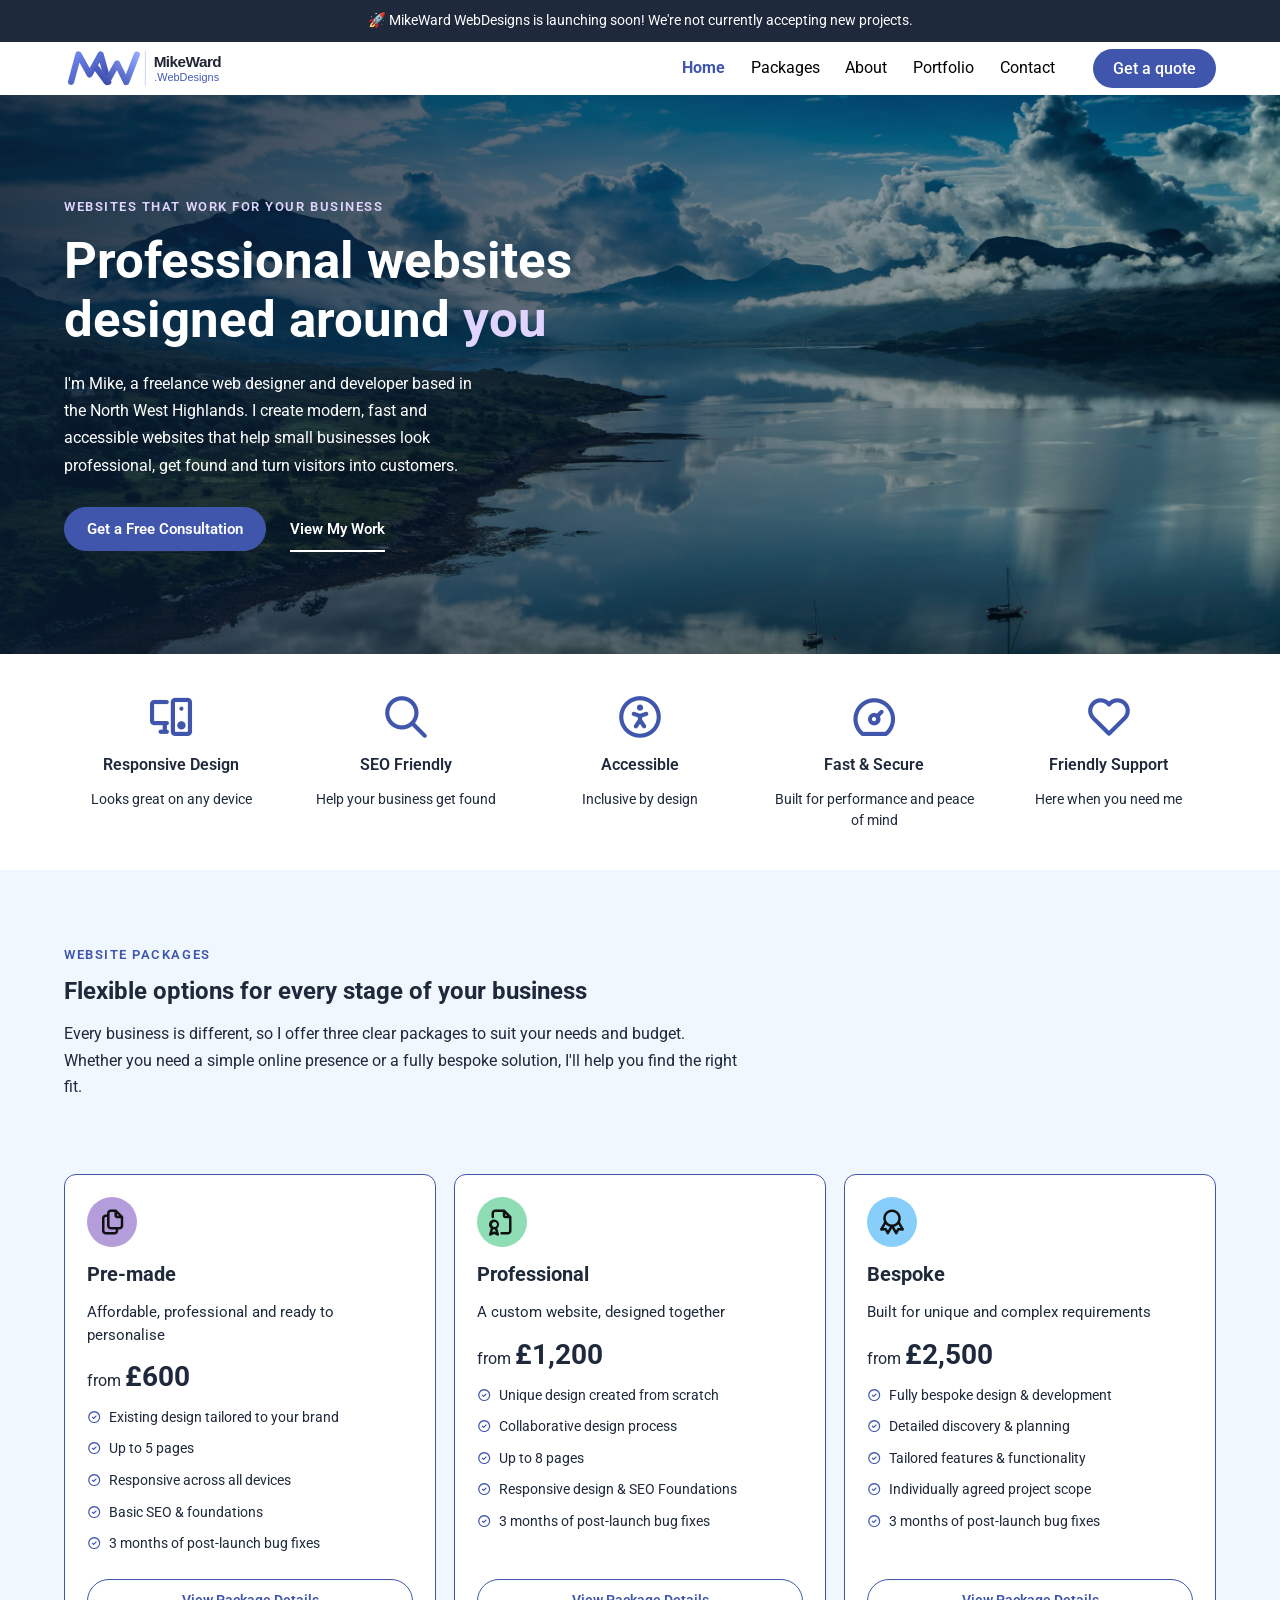
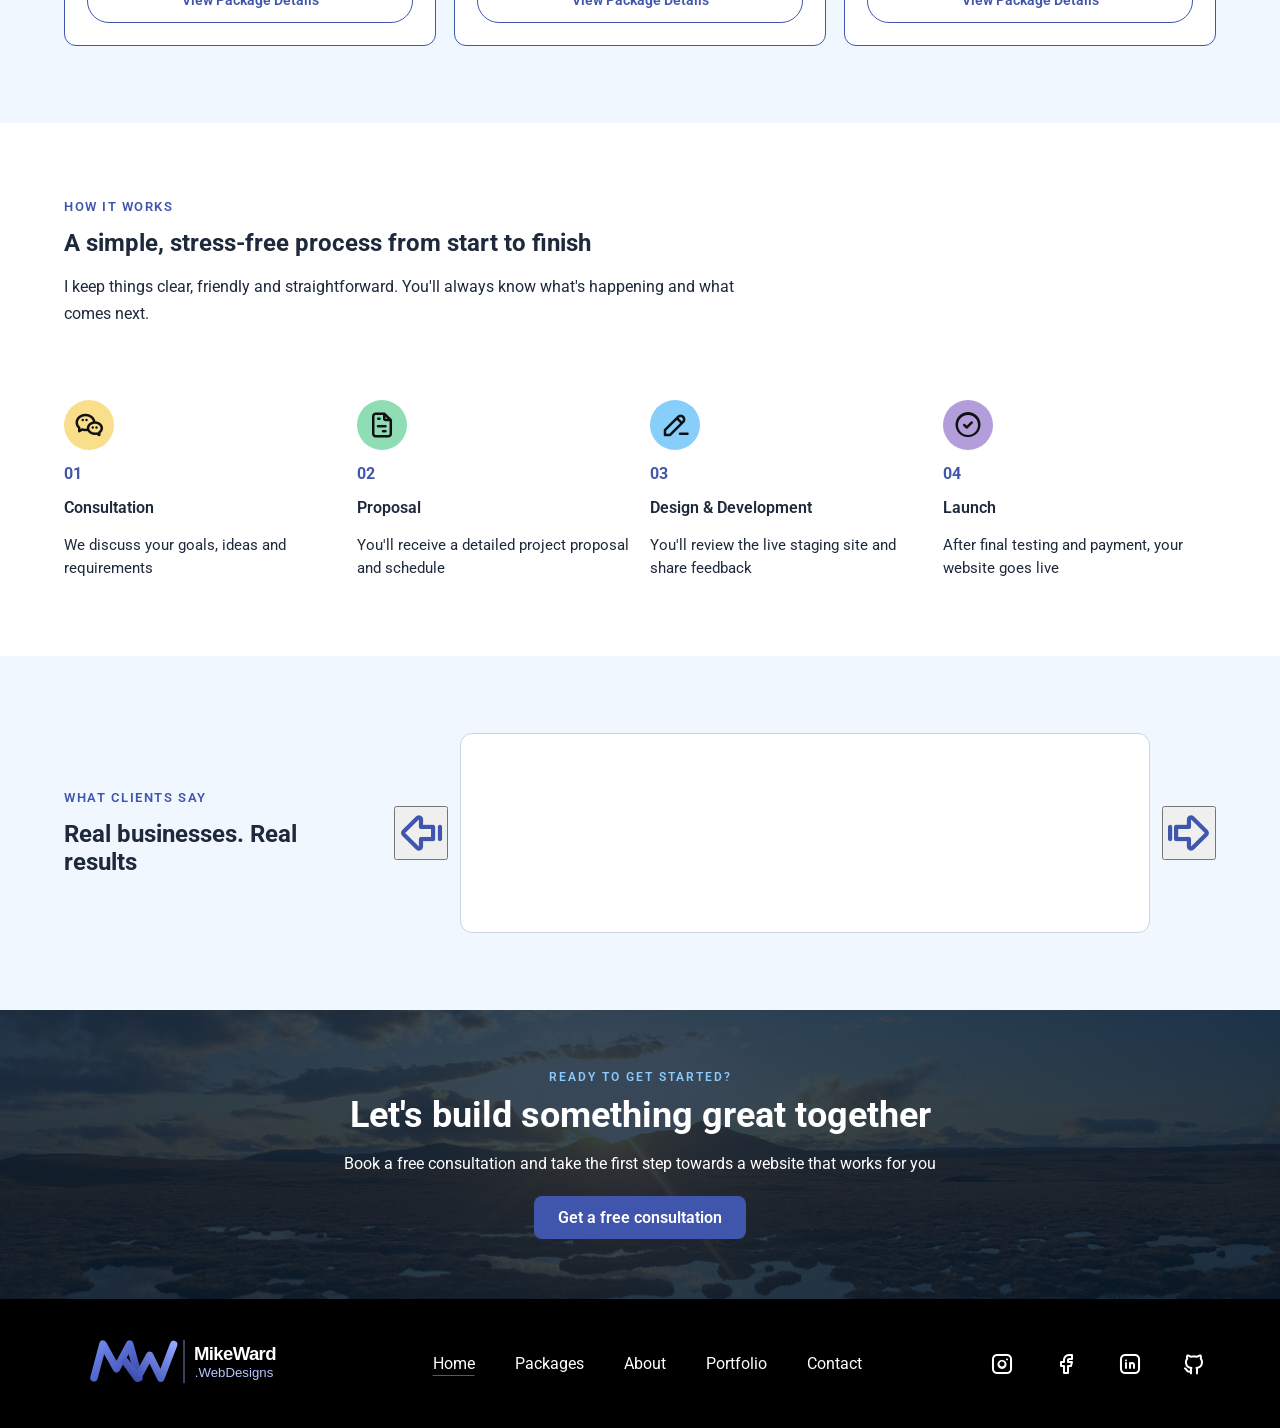
==== commit 448f9a40: "added styling changes" ====
--- a/index.html
+++ b/index.html
@@ -35,7 +35,7 @@
         alt="MikeWard WebDesigns logo"
         class="site-logo"
       />
-      <div class="site-nav__menu">
+      <div class="site-nav__menu" id="primary-menu">
         <ul class="site-nav__links">
           <li>
             <a href="./index.html" class="current" aria-current="page">Home</a>
@@ -52,8 +52,9 @@
         type="button"
         aria-label="Open navigation menu"
         aria-expanded="false"
+        aria-controls="primary-menu"
       >
-        <i class="ti ti-menu-2"></i>
+        <i class="ti ti-menu-2" aria-hidden="true"></i>
       </button>
     </nav>
 
@@ -125,7 +126,7 @@
           <div class="package-card__icon package-card_icon_premade">
             <i class="ti ti-files" aria-hidden="true"></i>
           </div>
-          <div class="package-card__heading"><h2>Pre-made</h2></div>
+          <div class="package-card__heading"><h3>Pre-made</h3></div>
           <div class="package-card__description">
             <p>Affordable, professional and ready to personalise</p>
           </div>
@@ -157,7 +158,7 @@
           <div class="package-card__icon package-card_icon_professional">
             <i class="ti ti-file-certificate" aria-hidden="true"></i>
           </div>
-          <div class="package-card__heading"><h2>Professional</h2></div>
+          <div class="package-card__heading"><h3>Professional</h3></div>
           <div class="package-card__description">
             <p>A custom website, designed together</p>
           </div>
@@ -189,7 +190,7 @@
           <div class="package-card__icon package-card_icon_bespoke">
             <i class="ti ti-award" aria-hidden="true"></i>
           </div>
-          <div class="package-card__heading"><h2>Bespoke</h2></div>
+          <div class="package-card__heading"><h3>Bespoke</h3></div>
           <div class="package-card__description">
             <p>Built for unique and complex requirements</p>
           </div>
--- a/css/home.css
+++ b/css/home.css
@@ -62,7 +62,7 @@
 
 .hero__eyebrow {
   margin-bottom: 16px;
-  color: #8acaff;
+  color: #e0d4ff;
   font-size: 0.8rem;
   font-weight: 600;
   letter-spacing: 0.12em;
@@ -79,7 +79,7 @@
 }
 
 .hero__content h1 span {
-  color: var(--accent-color);
+  color: #e0d4ff;
 }
 
 .hero__description {
@@ -277,7 +277,7 @@
   background-color: var(--circle-blue);
 }
 
-.package-card__heading h2 {
+.package-card__heading h3 {
   font-size: clamp(1.2rem, 1.6vw, 1.5rem);
   line-height: 1.3;
 }
@@ -564,12 +564,15 @@
     gap: 24px;
   }
   .process-step {
-    flex-direction: row;
-    align-items: flex-start;
-    gap: 14px;
+    display: grid;
+    grid-template-columns: 50px minmax(0, 1fr);
+    column-gap: 14px;
+    row-gap: 8px;
+    align-items: start;
   }
   .process-step__icon {
-    position: relative;
+    grid-column: 1;
+    grid-row: 1 / 4;
   }
   .process-step:not(:last-child) .process-step__icon::after {
     position: absolute;
@@ -582,6 +585,12 @@
     transform: translateX(-50%);
   }
 
+  .process-step__number,
+  .process-step__title,
+  .process-step__description {
+    grid-column: 2;
+  }
+
   .testimonial-carousel__content {
     min-height: 220px;
     padding: 18px;
